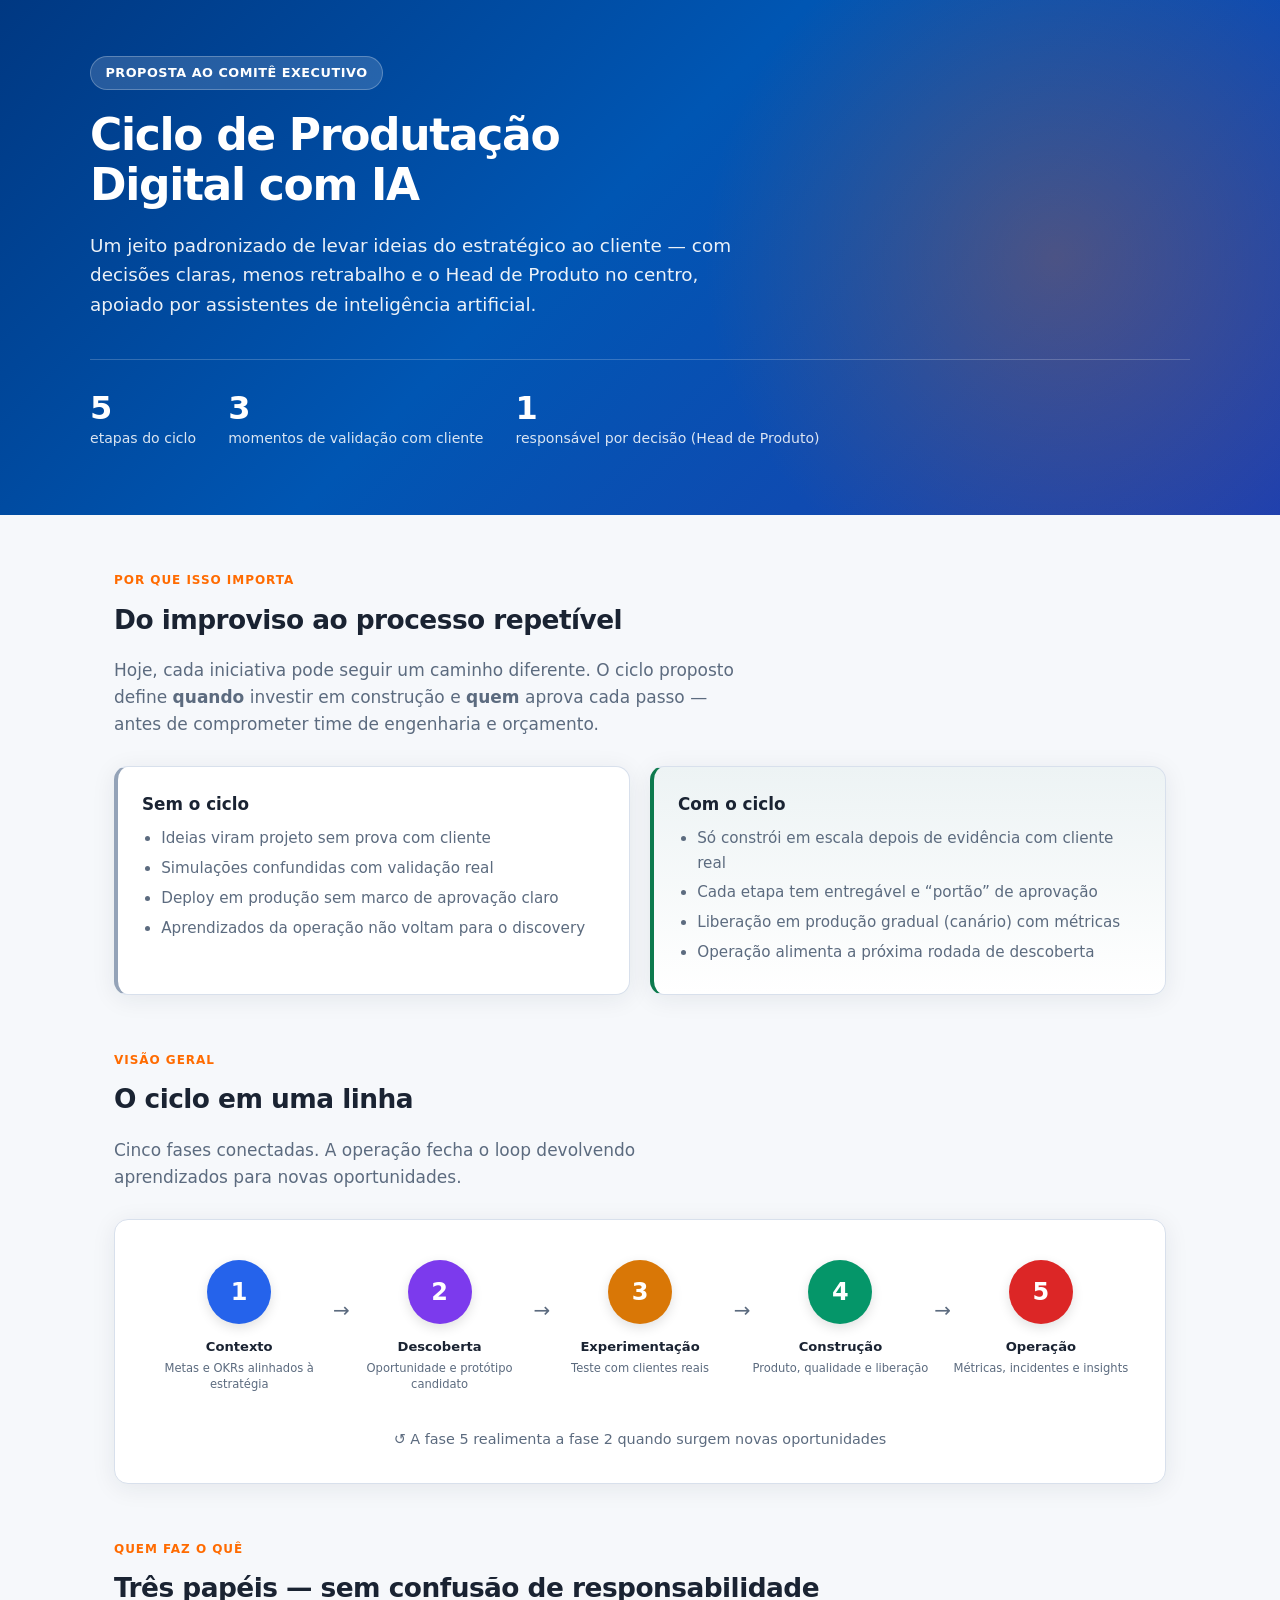
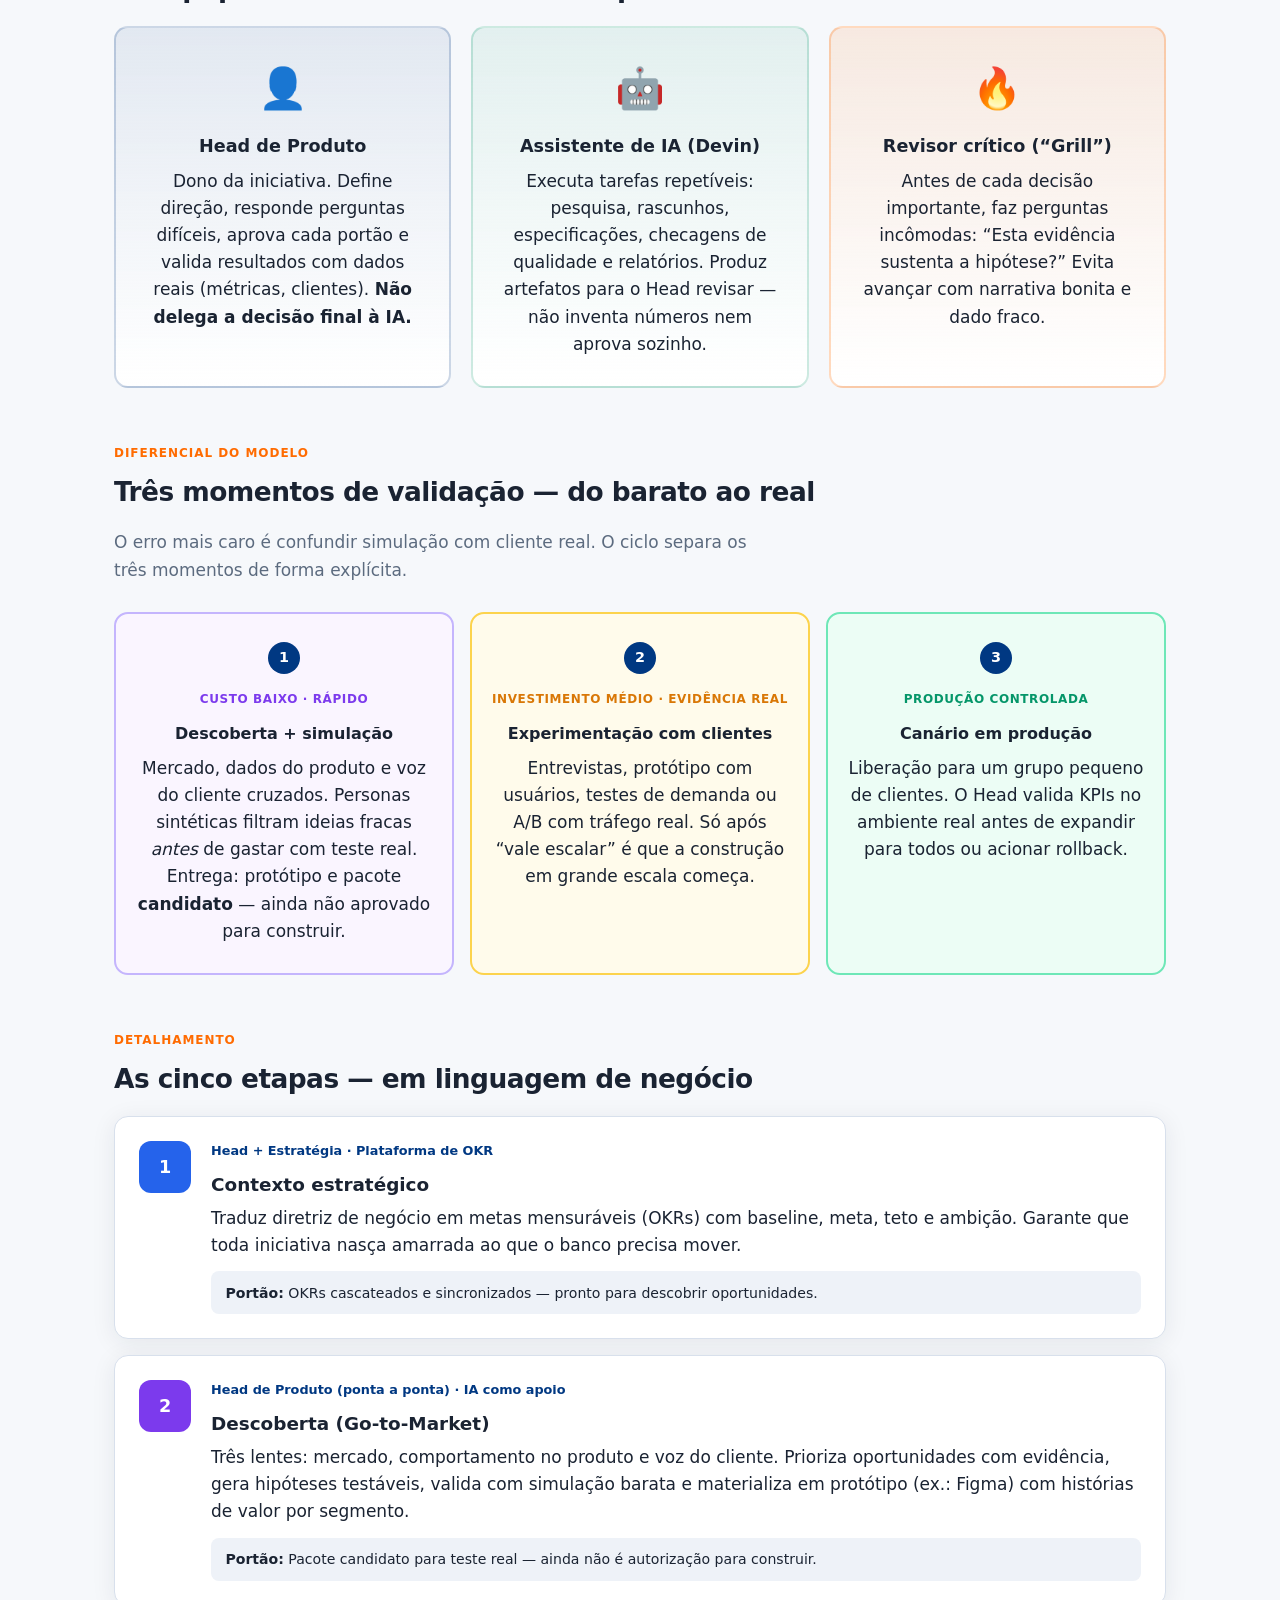
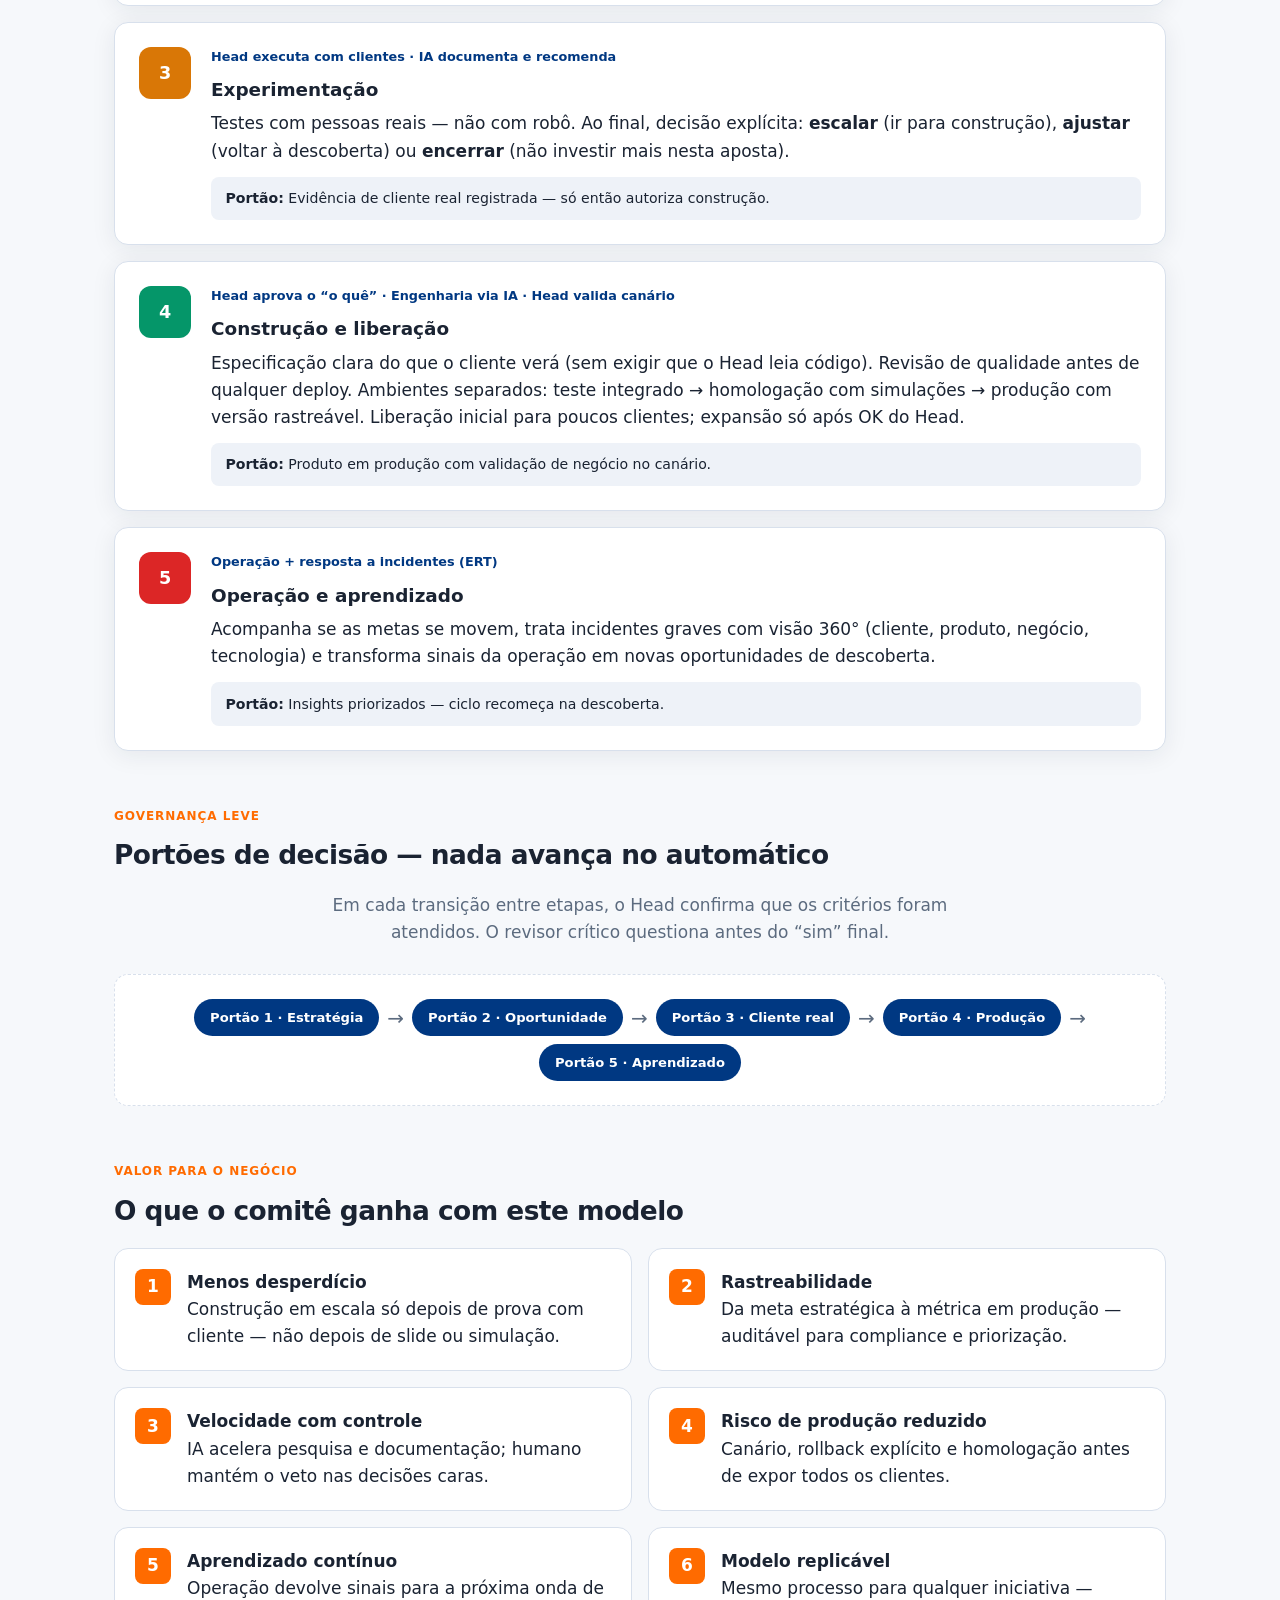
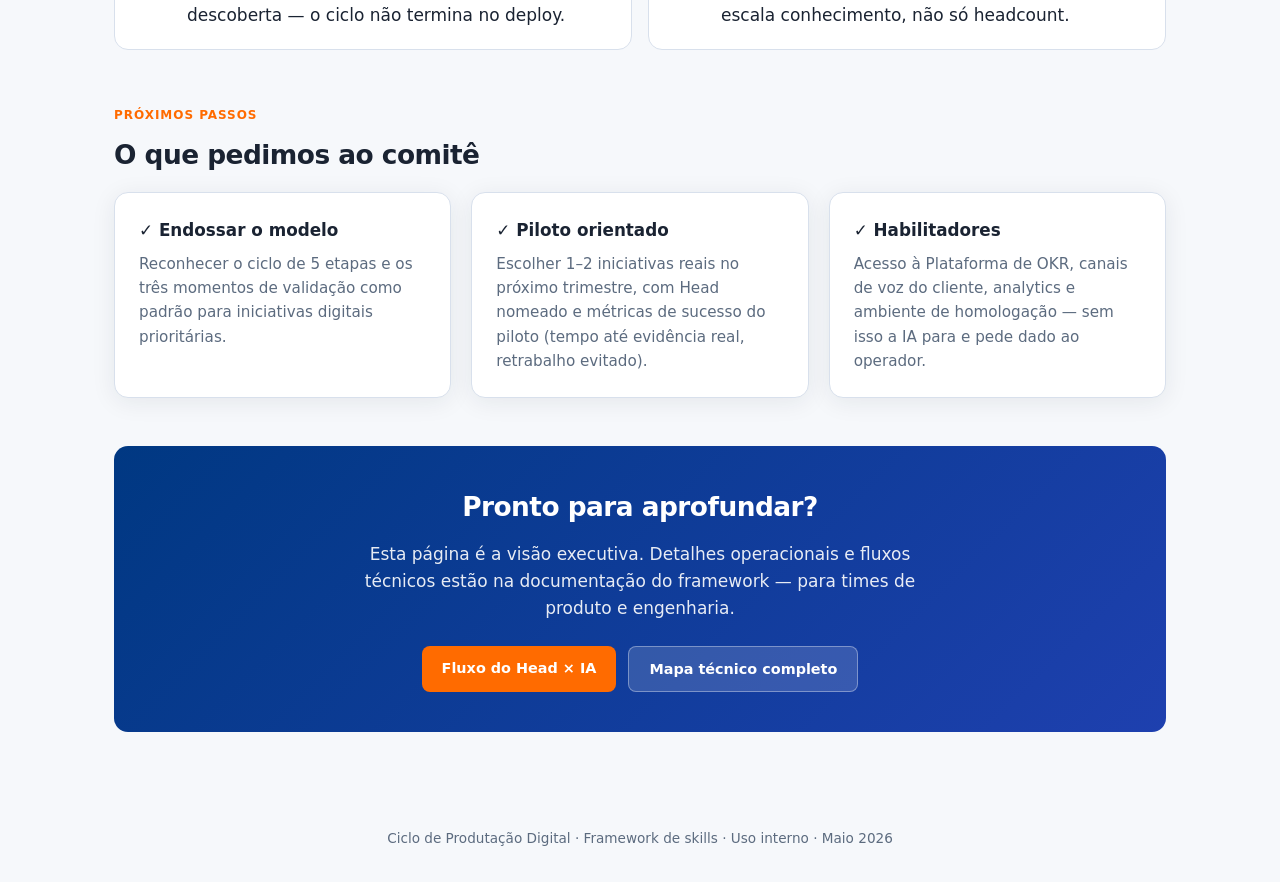
==== docs/apresentacao-executiva.html @ 9c4e8b1a "Publicar framework Ciclo de Produtação Digital. Framework multi-agente (Devin CLI) para Go-to-Market" ====
<!DOCTYPE html>
<html lang="pt-BR">
<head>
  <meta charset="UTF-8" />
  <meta name="viewport" content="width=device-width, initial-scale=1" />
  <title>Ciclo de Produtação Digital — Apresentação Executiva</title>
  <style>
    :root {
      --bg: #f6f8fb;
      --surface: #ffffff;
      --surface2: #eef2f8;
      --border: #d8e0ec;
      --text: #1a2332;
      --muted: #5c6b7f;
      --accent: #003882;
      --accent2: #ff6b00;
      --accent-soft: rgba(0, 56, 130, 0.08);
      --accent2-soft: rgba(255, 107, 0, 0.1);
      --success: #0d7a4e;
      --warn: #b45309;
      --f01: #2563eb;
      --f02: #7c3aed;
      --f03: #d97706;
      --f04: #059669;
      --f05: #dc2626;
      --shadow: 0 4px 24px rgba(26, 35, 50, 0.08);
      --radius: 14px;
    }

    * { box-sizing: border-box; margin: 0; padding: 0; }

    html { scroll-behavior: smooth; }

    body {
      font-family: "Segoe UI", system-ui, -apple-system, sans-serif;
      background: var(--bg);
      color: var(--text);
      line-height: 1.6;
      font-size: 17px;
    }

    /* —— Hero —— */
    .hero {
      background: linear-gradient(135deg, var(--accent) 0%, #0056b3 45%, #1e40af 100%);
      color: #fff;
      padding: 3.5rem 2rem 4rem;
      position: relative;
      overflow: hidden;
    }
    .hero::after {
      content: "";
      position: absolute;
      right: -10%;
      top: -30%;
      width: 55%;
      height: 160%;
      background: radial-gradient(circle, rgba(255,107,0,0.25) 0%, transparent 65%);
      pointer-events: none;
    }
    .hero-inner {
      max-width: 1100px;
      margin: 0 auto;
      position: relative;
      z-index: 1;
    }
    .hero-tag {
      display: inline-block;
      background: rgba(255,255,255,0.15);
      border: 1px solid rgba(255,255,255,0.25);
      padding: 0.35rem 0.9rem;
      border-radius: 999px;
      font-size: 0.8rem;
      font-weight: 600;
      letter-spacing: 0.04em;
      text-transform: uppercase;
      margin-bottom: 1.25rem;
    }
    .hero h1 {
      font-size: clamp(1.85rem, 4vw, 2.75rem);
      font-weight: 700;
      letter-spacing: -0.03em;
      line-height: 1.15;
      max-width: 18ch;
    }
    .hero-lead {
      margin-top: 1.25rem;
      font-size: 1.15rem;
      opacity: 0.92;
      max-width: 42rem;
      font-weight: 400;
    }
    .hero-stats {
      display: flex;
      flex-wrap: wrap;
      gap: 2rem;
      margin-top: 2.5rem;
      padding-top: 2rem;
      border-top: 1px solid rgba(255,255,255,0.2);
    }
    .hero-stat strong {
      display: block;
      font-size: 2rem;
      font-weight: 700;
      line-height: 1;
    }
    .hero-stat span { font-size: 0.88rem; opacity: 0.85; }

    /* —— Layout —— */
    main {
      max-width: 1100px;
      margin: 0 auto;
      padding: 0 1.5rem 4rem;
    }

    section {
      margin-top: 3.5rem;
    }

    .section-label {
      font-size: 0.75rem;
      font-weight: 700;
      text-transform: uppercase;
      letter-spacing: 0.08em;
      color: var(--accent2);
      margin-bottom: 0.5rem;
    }

    h2 {
      font-size: 1.65rem;
      font-weight: 700;
      letter-spacing: -0.02em;
      margin-bottom: 1rem;
      color: var(--text);
    }

    .section-intro {
      color: var(--muted);
      max-width: 40rem;
      margin-bottom: 1.75rem;
    }

    /* —— Cards —— */
    .card-grid {
      display: grid;
      gap: 1.25rem;
    }
    .card-grid-2 { grid-template-columns: repeat(2, 1fr); }
    .card-grid-3 { grid-template-columns: repeat(3, 1fr); }
    .card-grid-5 { grid-template-columns: repeat(5, 1fr); }

    @media (max-width: 900px) {
      .card-grid-2, .card-grid-3, .card-grid-5 { grid-template-columns: 1fr; }
    }

    .card {
      background: var(--surface);
      border: 1px solid var(--border);
      border-radius: var(--radius);
      padding: 1.5rem;
      box-shadow: var(--shadow);
    }

    .card h3 {
      font-size: 1.05rem;
      font-weight: 650;
      margin-bottom: 0.5rem;
    }

    .card p, .card li {
      font-size: 0.95rem;
      color: var(--muted);
    }

    .card ul {
      margin-top: 0.5rem;
      padding-left: 1.2rem;
    }

    .card li { margin-bottom: 0.35rem; }

    /* —— Problema / solução —— */
    .compare {
      display: grid;
      grid-template-columns: 1fr 1fr;
      gap: 1.25rem;
    }
    @media (max-width: 700px) { .compare { grid-template-columns: 1fr; } }

    .compare-before {
      border-left: 4px solid #94a3b8;
    }
    .compare-after {
      border-left: 4px solid var(--success);
      background: linear-gradient(180deg, rgba(13,122,78,0.04) 0%, var(--surface) 100%);
    }

    /* —— Pipeline visual —— */
    .pipeline {
      display: flex;
      align-items: stretch;
      gap: 0;
      overflow-x: auto;
      padding: 0.5rem 0 1rem;
      -webkit-overflow-scrolling: touch;
    }

    .pipeline-step {
      flex: 1;
      min-width: 140px;
      text-align: center;
      position: relative;
    }

    .pipeline-step:not(:last-child)::after {
      content: "→";
      position: absolute;
      right: -0.65rem;
      top: 2.1rem;
      color: var(--muted);
      font-size: 1.25rem;
      font-weight: 300;
      z-index: 2;
    }

    .pipeline-icon {
      width: 4rem;
      height: 4rem;
      border-radius: 50%;
      margin: 0 auto 0.75rem;
      display: flex;
      align-items: center;
      justify-content: center;
      font-size: 1.5rem;
      font-weight: 700;
      color: #fff;
      box-shadow: 0 4px 12px rgba(0,0,0,0.12);
    }

    .pipeline-step h4 {
      font-size: 0.82rem;
      font-weight: 700;
      margin-bottom: 0.25rem;
    }

    .pipeline-step p {
      font-size: 0.72rem;
      color: var(--muted);
      padding: 0 0.35rem;
      line-height: 1.35;
    }

    .pipeline-wrap {
      background: var(--surface);
      border: 1px solid var(--border);
      border-radius: var(--radius);
      padding: 2rem 1.5rem;
      box-shadow: var(--shadow);
    }

    /* —— Fase detalhada —— */
    .phase-card {
      display: grid;
      grid-template-columns: auto 1fr;
      gap: 1.25rem;
      align-items: start;
      background: var(--surface);
      border: 1px solid var(--border);
      border-radius: var(--radius);
      padding: 1.5rem;
      margin-bottom: 1rem;
      box-shadow: var(--shadow);
    }

    .phase-badge {
      width: 3.25rem;
      height: 3.25rem;
      border-radius: 12px;
      display: flex;
      align-items: center;
      justify-content: center;
      font-weight: 800;
      font-size: 1.1rem;
      color: #fff;
      flex-shrink: 0;
    }

    .phase-card h3 { font-size: 1.15rem; margin-bottom: 0.35rem; }
    .phase-card .who {
      font-size: 0.8rem;
      font-weight: 600;
      color: var(--accent);
      margin-bottom: 0.5rem;
    }
    .phase-card .outcome {
      margin-top: 0.75rem;
      padding: 0.65rem 0.9rem;
      background: var(--surface2);
      border-radius: 8px;
      font-size: 0.88rem;
    }
    .phase-card .outcome strong { color: var(--text); }

    /* —— Três validações —— */
    .validation-ladder {
      display: grid;
      grid-template-columns: repeat(3, 1fr);
      gap: 1rem;
      position: relative;
    }
    @media (max-width: 800px) { .validation-ladder { grid-template-columns: 1fr; } }

    .validation-step {
      text-align: center;
      padding: 1.75rem 1.25rem;
      border-radius: var(--radius);
      border: 2px solid var(--border);
      background: var(--surface);
      position: relative;
    }

    .validation-step .step-num {
      width: 2rem;
      height: 2rem;
      border-radius: 50%;
      background: var(--accent);
      color: #fff;
      font-weight: 700;
      font-size: 0.9rem;
      display: flex;
      align-items: center;
      justify-content: center;
      margin: 0 auto 1rem;
    }

    .validation-step.cheap { border-color: #c4b5fd; background: #faf5ff; }
    .validation-step.real { border-color: #fcd34d; background: #fffbeb; }
    .validation-step.prod { border-color: #6ee7b7; background: #ecfdf5; }

    .validation-step h4 { font-size: 1rem; margin-bottom: 0.5rem; }
    .validation-step .price-tag {
      font-size: 0.75rem;
      font-weight: 700;
      text-transform: uppercase;
      letter-spacing: 0.05em;
      margin-bottom: 0.75rem;
    }
    .validation-step.cheap .price-tag { color: var(--f02); }
    .validation-step.real .price-tag { color: var(--f03); }
    .validation-step.prod .price-tag { color: var(--f04); }

    /* —— Papéis —— */
    .roles {
      display: grid;
      grid-template-columns: repeat(3, 1fr);
      gap: 1.25rem;
    }
    @media (max-width: 800px) { .roles { grid-template-columns: 1fr; } }

    .role-card {
      border-radius: var(--radius);
      padding: 1.75rem;
      text-align: center;
    }

    .role-card.head {
      background: linear-gradient(180deg, var(--accent-soft) 0%, var(--surface) 100%);
      border: 2px solid rgba(0,56,130,0.2);
    }
    .role-card.ai {
      background: linear-gradient(180deg, rgba(5,150,105,0.08) 0%, var(--surface) 100%);
      border: 2px solid rgba(5,150,105,0.2);
    }
    .role-card.grill {
      background: linear-gradient(180deg, var(--accent2-soft) 0%, var(--surface) 100%);
      border: 2px solid rgba(255,107,0,0.25);
    }

    .role-icon {
      font-size: 2.5rem;
      margin-bottom: 0.75rem;
    }

    .role-card h3 { font-size: 1.1rem; margin-bottom: 0.5rem; }

    /* —— Gates —— */
    .gate-flow {
      display: flex;
      flex-wrap: wrap;
      gap: 0.5rem;
      align-items: center;
      justify-content: center;
      padding: 1.5rem;
      background: var(--surface);
      border-radius: var(--radius);
      border: 1px dashed var(--border);
    }

    .gate-pill {
      background: var(--accent);
      color: #fff;
      padding: 0.5rem 1rem;
      border-radius: 999px;
      font-size: 0.82rem;
      font-weight: 600;
    }

    .gate-arrow { color: var(--muted); font-size: 1.25rem; }

    /* —— Benefícios —— */
    .benefit-grid {
      display: grid;
      grid-template-columns: repeat(2, 1fr);
      gap: 1rem;
    }
    @media (max-width: 600px) { .benefit-grid { grid-template-columns: 1fr; } }

    .benefit {
      display: flex;
      gap: 1rem;
      align-items: flex-start;
      padding: 1.25rem;
      background: var(--surface);
      border-radius: var(--radius);
      border: 1px solid var(--border);
    }

    .benefit-num {
      width: 2.25rem;
      height: 2.25rem;
      border-radius: 8px;
      background: var(--accent2);
      color: #fff;
      display: flex;
      align-items: center;
      justify-content: center;
      font-weight: 800;
      flex-shrink: 0;
    }

    /* —— CTA —— */
    .cta {
      background: linear-gradient(135deg, var(--accent) 0%, #1e40af 100%);
      color: #fff;
      border-radius: var(--radius);
      padding: 2.5rem;
      text-align: center;
      margin-top: 3rem;
    }

    .cta h2 { color: #fff; margin-bottom: 0.75rem; }
    .cta p { opacity: 0.9; max-width: 36rem; margin: 0 auto 1.5rem; }

    .cta-links {
      display: flex;
      flex-wrap: wrap;
      gap: 0.75rem;
      justify-content: center;
    }

    .cta-links a {
      display: inline-block;
      padding: 0.65rem 1.25rem;
      border-radius: 8px;
      font-size: 0.9rem;
      font-weight: 600;
      text-decoration: none;
      transition: transform 0.15s;
    }

    .cta-links a:hover { transform: translateY(-2px); }

    .cta-links .primary {
      background: var(--accent2);
      color: #fff;
    }

    .cta-links .secondary {
      background: rgba(255,255,255,0.15);
      color: #fff;
      border: 1px solid rgba(255,255,255,0.35);
    }

    footer {
      text-align: center;
      padding: 2rem;
      font-size: 0.85rem;
      color: var(--muted);
    }

    @media print {
      .hero { padding: 2rem; }
      .pipeline { flex-wrap: wrap; }
      .pipeline-step { min-width: 120px; }
      section { break-inside: avoid; }
    }
  </style>
</head>
<body>

  <header class="hero">
    <div class="hero-inner">
      <span class="hero-tag">Proposta ao Comitê Executivo</span>
      <h1>Ciclo de Produtação Digital com IA</h1>
      <p class="hero-lead">
        Um jeito padronizado de levar ideias do estratégico ao cliente — com decisões claras,
        menos retrabalho e o Head de Produto no centro, apoiado por assistentes de inteligência artificial.
      </p>
      <div class="hero-stats">
        <div class="hero-stat">
          <strong>5</strong>
          <span>etapas do ciclo</span>
        </div>
        <div class="hero-stat">
          <strong>3</strong>
          <span>momentos de validação com cliente</span>
        </div>
        <div class="hero-stat">
          <strong>1</strong>
          <span>responsável por decisão (Head de Produto)</span>
        </div>
      </div>
    </div>
  </header>

  <main>

    <!-- O que muda -->
    <section>
      <p class="section-label">Por que isso importa</p>
      <h2>Do improviso ao processo repetível</h2>
      <p class="section-intro">
        Hoje, cada iniciativa pode seguir um caminho diferente. O ciclo proposto define
        <strong>quando</strong> investir em construção e <strong>quem</strong> aprova cada passo —
        antes de comprometer time de engenharia e orçamento.
      </p>
      <div class="compare">
        <div class="card compare-before">
          <h3>Sem o ciclo</h3>
          <ul>
            <li>Ideias viram projeto sem prova com cliente</li>
            <li>Simulações confundidas com validação real</li>
            <li>Deploy em produção sem marco de aprovação claro</li>
            <li>Aprendizados da operação não voltam para o discovery</li>
          </ul>
        </div>
        <div class="card compare-after">
          <h3>Com o ciclo</h3>
          <ul>
            <li>Só constrói em escala depois de evidência com cliente real</li>
            <li>Cada etapa tem entregável e “portão” de aprovação</li>
            <li>Liberação em produção gradual (canário) com métricas</li>
            <li>Operação alimenta a próxima rodada de descoberta</li>
          </ul>
        </div>
      </div>
    </section>

    <!-- Macro fluxo -->
    <section>
      <p class="section-label">Visão geral</p>
      <h2>O ciclo em uma linha</h2>
      <p class="section-intro">
        Cinco fases conectadas. A operação fecha o loop devolvendo aprendizados para novas oportunidades.
      </p>
      <div class="pipeline-wrap">
        <div class="pipeline">
          <div class="pipeline-step">
            <div class="pipeline-icon" style="background: var(--f01)">1</div>
            <h4>Contexto</h4>
            <p>Metas e OKRs alinhados à estratégia</p>
          </div>
          <div class="pipeline-step">
            <div class="pipeline-icon" style="background: var(--f02)">2</div>
            <h4>Descoberta</h4>
            <p>Oportunidade e protótipo candidato</p>
          </div>
          <div class="pipeline-step">
            <div class="pipeline-icon" style="background: var(--f03)">3</div>
            <h4>Experimentação</h4>
            <p>Teste com clientes reais</p>
          </div>
          <div class="pipeline-step">
            <div class="pipeline-icon" style="background: var(--f04)">4</div>
            <h4>Construção</h4>
            <p>Produto, qualidade e liberação</p>
          </div>
          <div class="pipeline-step">
            <div class="pipeline-icon" style="background: var(--f05)">5</div>
            <h4>Operação</h4>
            <p>Métricas, incidentes e insights</p>
          </div>
        </div>
        <p style="text-align:center; margin-top:1.25rem; font-size:0.9rem; color:var(--muted);">
          ↺ A fase 5 realimenta a fase 2 quando surgem novas oportunidades
        </p>
      </div>
    </section>

    <!-- Papéis -->
    <section>
      <p class="section-label">Quem faz o quê</p>
      <h2>Três papéis — sem confusão de responsabilidade</h2>
      <div class="roles">
        <div class="role-card head">
          <div class="role-icon">👤</div>
          <h3>Head de Produto</h3>
          <p>
            Dono da iniciativa. Define direção, responde perguntas difíceis,
            aprova cada portão e valida resultados com dados reais (métricas, clientes).
            <strong>Não delega a decisão final à IA.</strong>
          </p>
        </div>
        <div class="role-card ai">
          <div class="role-icon">🤖</div>
          <h3>Assistente de IA (Devin)</h3>
          <p>
            Executa tarefas repetíveis: pesquisa, rascunhos, especificações,
            checagens de qualidade e relatórios. Produz artefatos para o Head revisar —
            não inventa números nem aprova sozinho.
          </p>
        </div>
        <div class="role-card grill">
          <div class="role-icon">🔥</div>
          <h3>Revisor crítico (“Grill”)</h3>
          <p>
            Antes de cada decisão importante, faz perguntas incômodas:
            “Esta evidência sustenta a hipótese?” Evita avançar com narrativa bonita
            e dado fraco.
          </p>
        </div>
      </div>
    </section>

    <!-- Três validações -->
    <section>
      <p class="section-label">Diferencial do modelo</p>
      <h2>Três momentos de validação — do barato ao real</h2>
      <p class="section-intro">
        O erro mais caro é confundir simulação com cliente real. O ciclo separa os três momentos
        de forma explícita.
      </p>
      <div class="validation-ladder">
        <div class="validation-step cheap">
          <div class="step-num">1</div>
          <p class="price-tag">Custo baixo · Rápido</p>
          <h4>Descoberta + simulação</h4>
          <p>
            Mercado, dados do produto e voz do cliente cruzados.
            Personas sintéticas filtram ideias fracas <em>antes</em> de gastar com teste real.
            Entrega: protótipo e pacote <strong>candidato</strong> — ainda não aprovado para construir.
          </p>
        </div>
        <div class="validation-step real">
          <div class="step-num">2</div>
          <p class="price-tag">Investimento médio · Evidência real</p>
          <h4>Experimentação com clientes</h4>
          <p>
            Entrevistas, protótipo com usuários, testes de demanda ou A/B com tráfego real.
            Só após “vale escalar” é que a construção em grande escala começa.
          </p>
        </div>
        <div class="validation-step prod">
          <div class="step-num">3</div>
          <p class="price-tag">Produção controlada</p>
          <h4>Canário em produção</h4>
          <p>
            Liberação para um grupo pequeno de clientes.
            O Head valida KPIs no ambiente real antes de expandir para todos
            ou acionar rollback.
          </p>
        </div>
      </div>
    </section>

    <!-- As 5 fases -->
    <section>
      <p class="section-label">Detalhamento</p>
      <h2>As cinco etapas — em linguagem de negócio</h2>

      <article class="phase-card">
        <div class="phase-badge" style="background: var(--f01)">1</div>
        <div>
          <p class="who">Head + Estratégia · Plataforma de OKR</p>
          <h3>Contexto estratégico</h3>
          <p>
            Traduz diretriz de negócio em metas mensuráveis (OKRs) com baseline, meta,
            teto e ambição. Garante que toda iniciativa nasça amarrada ao que o banco
            precisa mover.
          </p>
          <div class="outcome"><strong>Portão:</strong> OKRs cascateados e sincronizados — pronto para descobrir oportunidades.</div>
        </div>
      </article>

      <article class="phase-card">
        <div class="phase-badge" style="background: var(--f02)">2</div>
        <div>
          <p class="who">Head de Produto (ponta a ponta) · IA como apoio</p>
          <h3>Descoberta (Go-to-Market)</h3>
          <p>
            Três lentes: mercado, comportamento no produto e voz do cliente.
            Prioriza oportunidades com evidência, gera hipóteses testáveis,
            valida com simulação barata e materializa em protótipo (ex.: Figma)
            com histórias de valor por segmento.
          </p>
          <div class="outcome"><strong>Portão:</strong> Pacote candidato para teste real — ainda não é autorização para construir.</div>
        </div>
      </article>

      <article class="phase-card">
        <div class="phase-badge" style="background: var(--f03)">3</div>
        <div>
          <p class="who">Head executa com clientes · IA documenta e recomenda</p>
          <h3>Experimentação</h3>
          <p>
            Testes com pessoas reais — não com robô. Ao final, decisão explícita:
            <strong>escalar</strong> (ir para construção), <strong>ajustar</strong> (voltar à descoberta)
            ou <strong>encerrar</strong> (não investir mais nesta aposta).
          </p>
          <div class="outcome"><strong>Portão:</strong> Evidência de cliente real registrada — só então autoriza construção.</div>
        </div>
      </article>

      <article class="phase-card">
        <div class="phase-badge" style="background: var(--f04)">4</div>
        <div>
          <p class="who">Head aprova o “o quê” · Engenharia via IA · Head valida canário</p>
          <h3>Construção e liberação</h3>
          <p>
            Especificação clara do que o cliente verá (sem exigir que o Head leia código).
            Revisão de qualidade antes de qualquer deploy.
            Ambientes separados: teste integrado → homologação com simulações → produção
            com versão rastreável. Liberação inicial para poucos clientes; expansão só após OK do Head.
          </p>
          <div class="outcome"><strong>Portão:</strong> Produto em produção com validação de negócio no canário.</div>
        </div>
      </article>

      <article class="phase-card">
        <div class="phase-badge" style="background: var(--f05)">5</div>
        <div>
          <p class="who">Operação + resposta a incidentes (ERT)</p>
          <h3>Operação e aprendizado</h3>
          <p>
            Acompanha se as metas se movem, trata incidentes graves com visão 360°
            (cliente, produto, negócio, tecnologia) e transforma sinais da operação
            em novas oportunidades de descoberta.
          </p>
          <div class="outcome"><strong>Portão:</strong> Insights priorizados — ciclo recomeça na descoberta.</div>
        </div>
      </article>
    </section>

    <!-- Portões -->
    <section>
      <p class="section-label">Governança leve</p>
      <h2>Portões de decisão — nada avança no automático</h2>
      <p class="section-intro" style="margin-left:auto;margin-right:auto;text-align:center;">
        Em cada transição entre etapas, o Head confirma que os critérios foram atendidos.
        O revisor crítico questiona antes do “sim” final.
      </p>
      <div class="gate-flow">
        <span class="gate-pill">Portão 1 · Estratégia</span>
        <span class="gate-arrow">→</span>
        <span class="gate-pill">Portão 2 · Oportunidade</span>
        <span class="gate-arrow">→</span>
        <span class="gate-pill">Portão 3 · Cliente real</span>
        <span class="gate-arrow">→</span>
        <span class="gate-pill">Portão 4 · Produção</span>
        <span class="gate-arrow">→</span>
        <span class="gate-pill">Portão 5 · Aprendizado</span>
      </div>
    </section>

    <!-- Benefícios -->
    <section>
      <p class="section-label">Valor para o negócio</p>
      <h2>O que o comitê ganha com este modelo</h2>
      <div class="benefit-grid">
        <div class="benefit">
          <span class="benefit-num">1</span>
          <div>
            <strong>Menos desperdício</strong><br />
            Construção em escala só depois de prova com cliente — não depois de slide ou simulação.
          </div>
        </div>
        <div class="benefit">
          <span class="benefit-num">2</span>
          <div>
            <strong>Rastreabilidade</strong><br />
            Da meta estratégica à métrica em produção — auditável para compliance e priorização.
          </div>
        </div>
        <div class="benefit">
          <span class="benefit-num">3</span>
          <div>
            <strong>Velocidade com controle</strong><br />
            IA acelera pesquisa e documentação; humano mantém o veto nas decisões caras.
          </div>
        </div>
        <div class="benefit">
          <span class="benefit-num">4</span>
          <div>
            <strong>Risco de produção reduzido</strong><br />
            Canário, rollback explícito e homologação antes de expor todos os clientes.
          </div>
        </div>
        <div class="benefit">
          <span class="benefit-num">5</span>
          <div>
            <strong>Aprendizado contínuo</strong><br />
            Operação devolve sinais para a próxima onda de descoberta — o ciclo não termina no deploy.
          </div>
        </div>
        <div class="benefit">
          <span class="benefit-num">6</span>
          <div>
            <strong>Modelo replicável</strong><br />
            Mesmo processo para qualquer iniciativa — escala conhecimento, não só headcount.
          </div>
        </div>
      </div>
    </section>

    <!-- Pedido ao comitê -->
    <section>
      <p class="section-label">Próximos passos</p>
      <h2>O que pedimos ao comitê</h2>
      <div class="card-grid card-grid-3">
        <div class="card">
          <h3>✓ Endossar o modelo</h3>
          <p>Reconhecer o ciclo de 5 etapas e os três momentos de validação como padrão para iniciativas digitais prioritárias.</p>
        </div>
        <div class="card">
          <h3>✓ Piloto orientado</h3>
          <p>Escolher 1–2 iniciativas reais no próximo trimestre, com Head nomeado e métricas de sucesso do piloto (tempo até evidência real, retrabalho evitado).</p>
        </div>
        <div class="card">
          <h3>✓ Habilitadores</h3>
          <p>Acesso à Plataforma de OKR, canais de voz do cliente, analytics e ambiente de homologação — sem isso a IA para e pede dado ao operador.</p>
        </div>
      </div>
    </section>

    <div class="cta">
      <h2>Pronto para aprofundar?</h2>
      <p>
        Esta página é a visão executiva. Detalhes operacionais e fluxos técnicos
        estão na documentação do framework — para times de produto e engenharia.
      </p>
      <div class="cta-links">
        <a class="primary" href="fluxo-head-produto-devin.html">Fluxo do Head × IA</a>
        <a class="secondary" href="fluxo-producao.html">Mapa técnico completo</a>
      </div>
    </div>

  </main>

  <footer>
    Ciclo de Produtação Digital · Framework de skills · Uso interno · Maio 2026
  </footer>

</body>
</html>
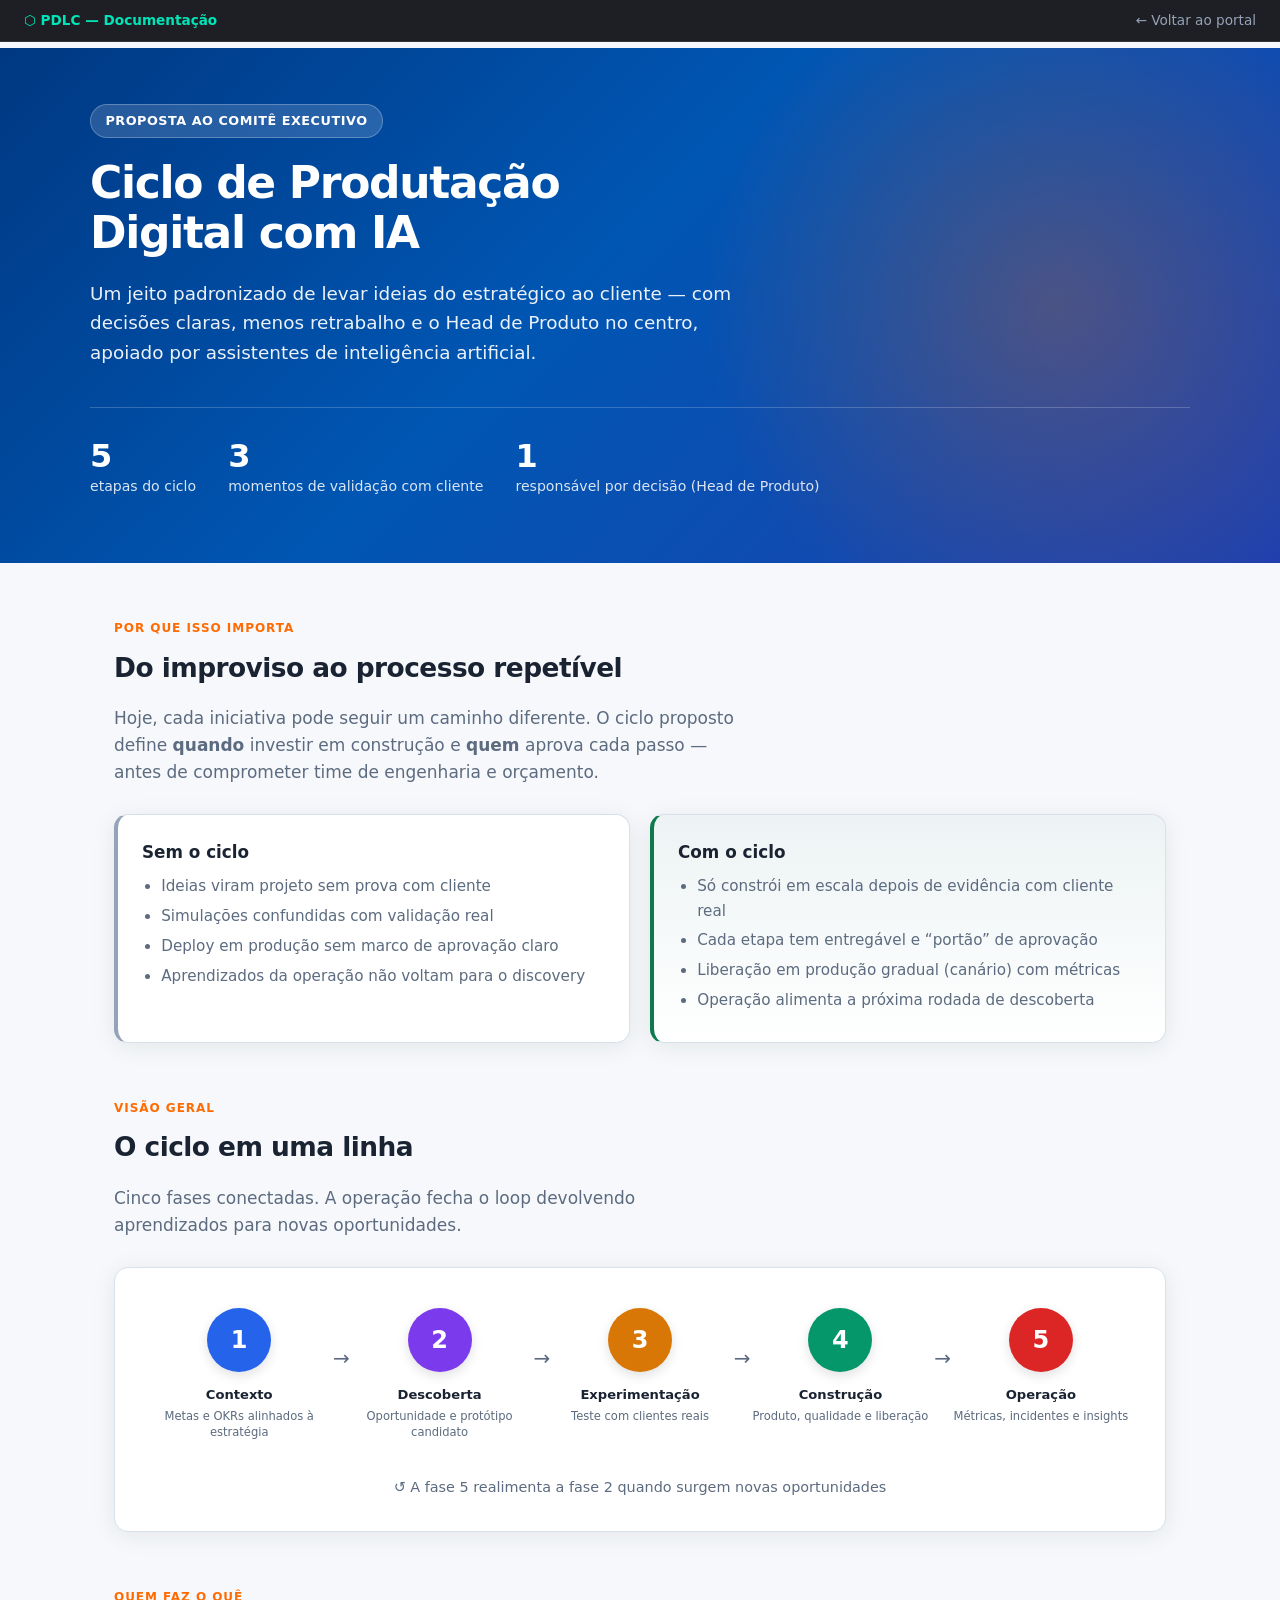
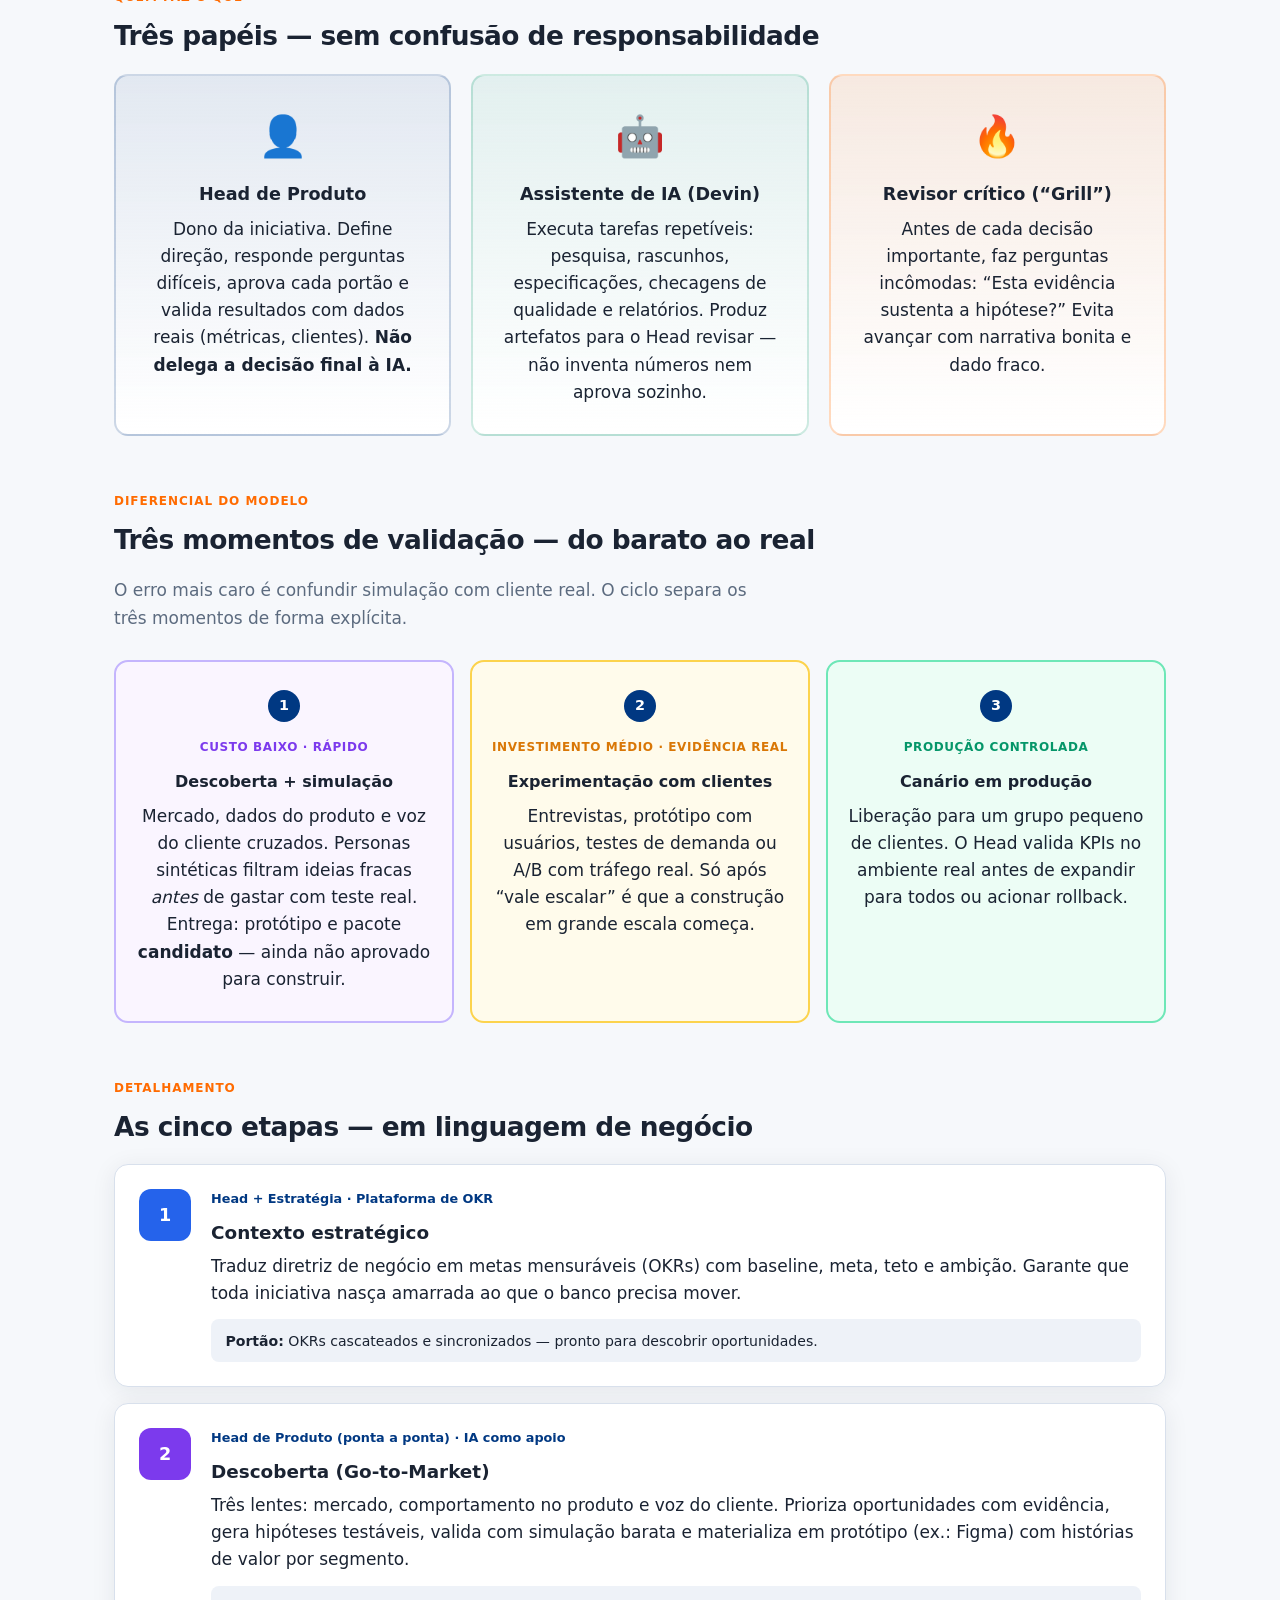
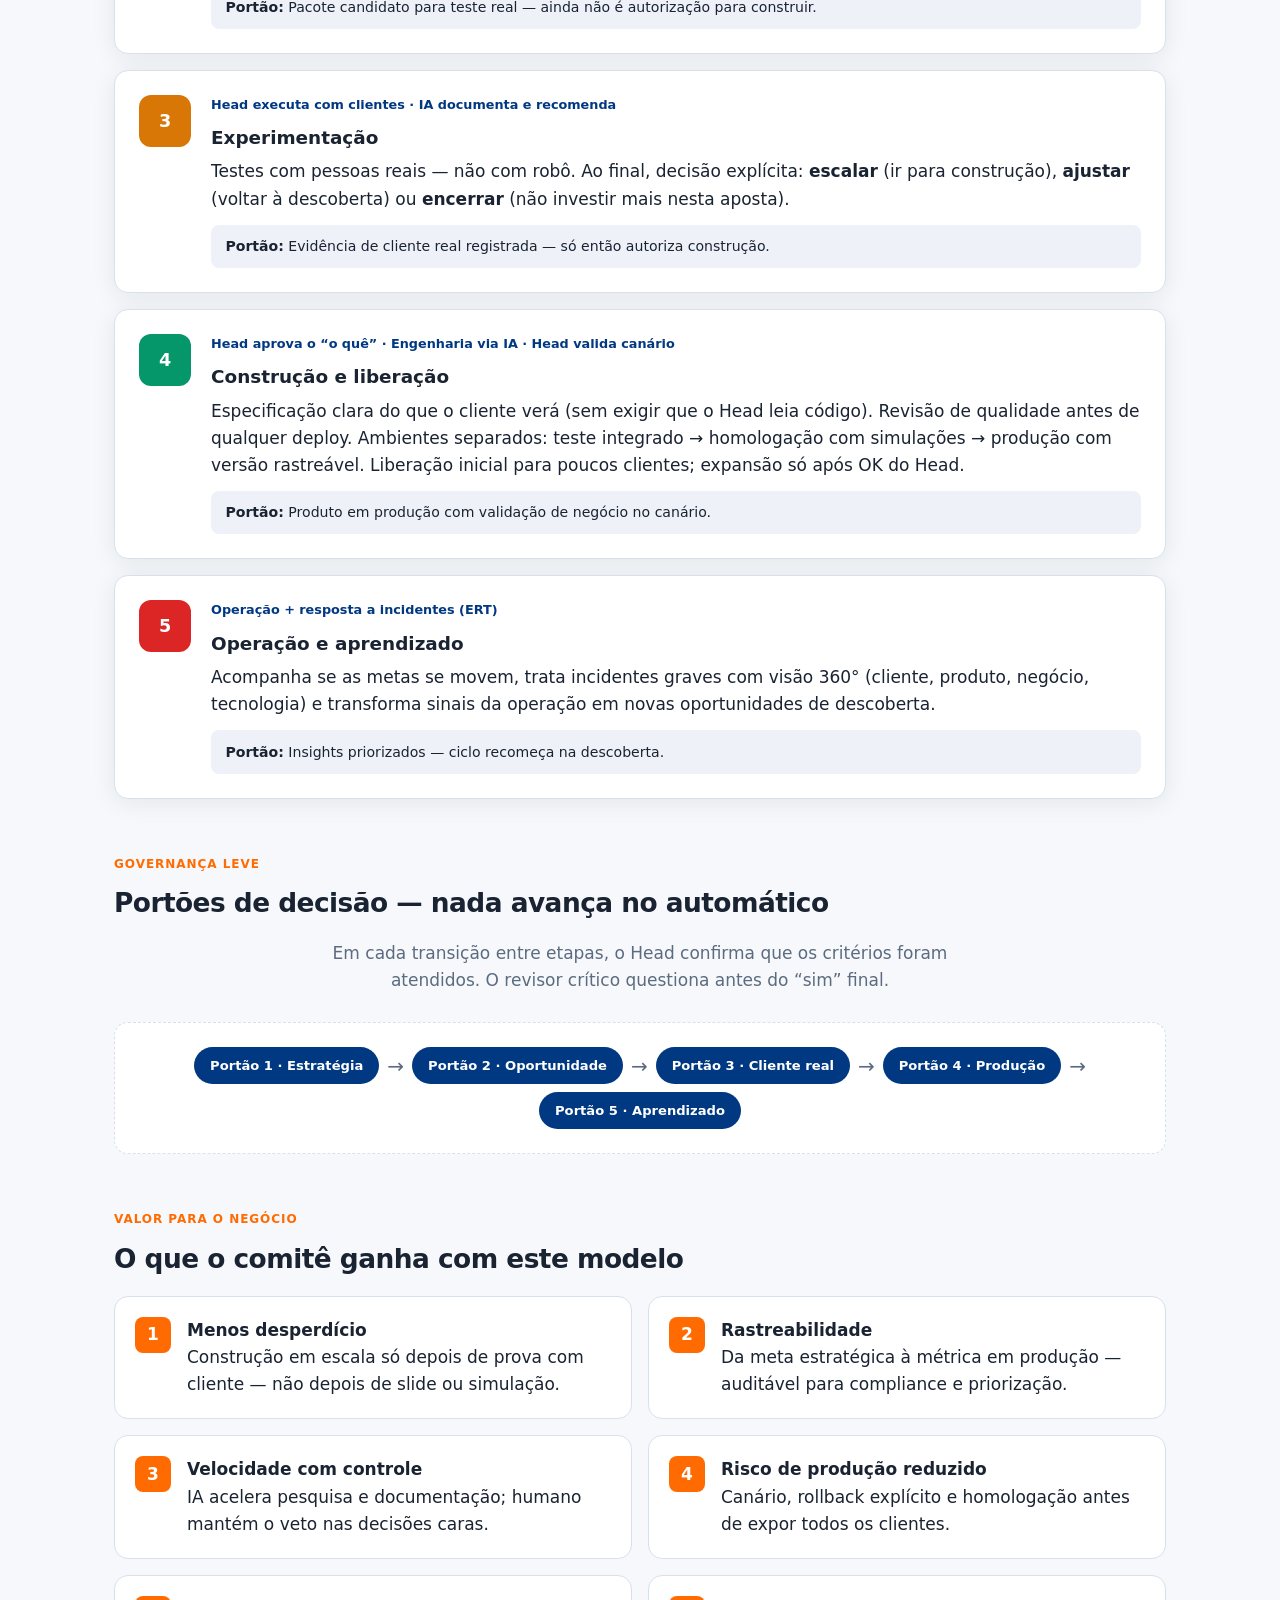
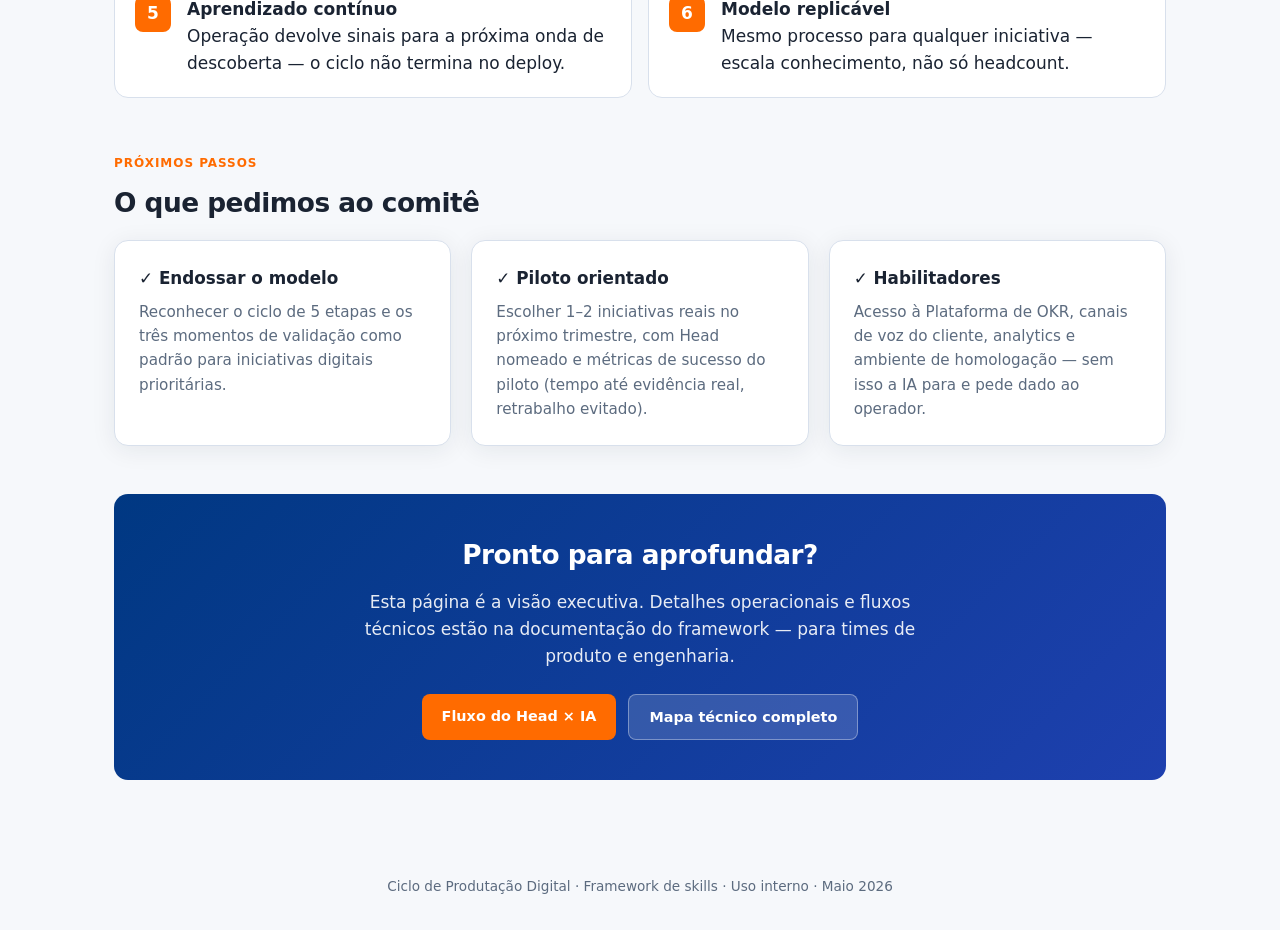
==== commit 0923fd48: "design: evoluir GitHub Pages para visão de produto digital inovador. Dark glass UI, tipografia Outfi" ====
--- a/docs/apresentacao-executiva.html
+++ b/docs/apresentacao-executiva.html
@@ -496,6 +496,11 @@
   </style>
 </head>
 <body>
+  <div style="position:fixed;top:0;left:0;right:0;z-index:9999;background:rgba(6,7,13,0.9);backdrop-filter:blur(12px);border-bottom:1px solid rgba(255,255,255,0.1);padding:0.6rem 1.5rem;display:flex;justify-content:space-between;align-items:center;font-family:system-ui,sans-serif;font-size:0.85rem">
+    <a href="index.html" style="color:#00e5b8;text-decoration:none;font-weight:600">⬡ PDLC — Documentação</a>
+    <a href="index.html" style="color:#94a3b8;text-decoration:none">← Voltar ao portal</a>
+  </div>
+  <div style="height:48px"></div>
 
   <header class="hero">
     <div class="hero-inner">
